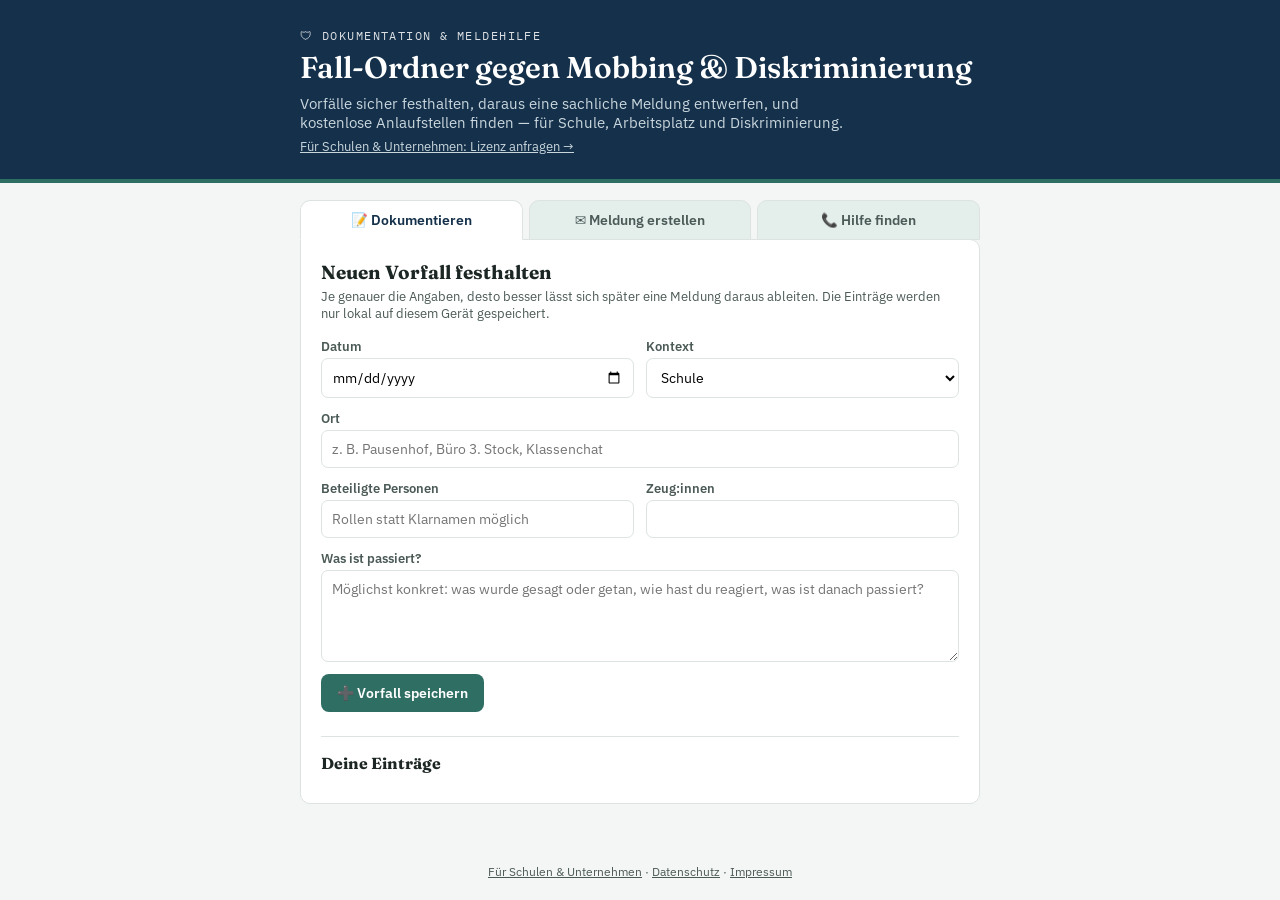
==== index.html @ 736e78ce "Erste Version hochgeladen" ====
<!DOCTYPE html>
<html lang="de">
<head>
<meta charset="UTF-8" />
<meta name="viewport" content="width=device-width, initial-scale=1.0" />
<title>Fall-Ordner gegen Mobbing & Diskriminierung</title>
<meta name="description" content="Vorfälle dokumentieren, Meldungen entwerfen, kostenlose Anlaufstellen finden." />
<link rel="manifest" href="manifest.json" />
<link rel="preconnect" href="https://fonts.googleapis.com">
<link href="https://fonts.googleapis.com/css2?family=Fraunces:opsz,wght@9..144,400;9..144,600;9..144,700&family=IBM+Plex+Sans:wght@400;500;600&family=IBM+Plex+Mono:wght@400;500&display=swap" rel="stylesheet">
<link rel="stylesheet" href="style.css" />
</head>
<body>
<header class="app-header">
  <div class="wrap">
    <div class="eyebrow">🛡 Dokumentation &amp; Meldehilfe</div>
    <h1>Fall-Ordner gegen Mobbing &amp; Diskriminierung</h1>
    <p>Vorfälle sicher festhalten, daraus eine sachliche Meldung entwerfen, und kostenlose Anlaufstellen finden — für Schule, Arbeitsplatz und Diskriminierung.</p>
    <a href="business.html" style="display:inline-block;margin-top:6px;font-size:12.5px;color:#C9D6DD;text-decoration:underline;">Für Schulen & Unternehmen: Lizenz anfragen →</a>
  </div>
</header>

<nav class="tabs wrap">
  <button class="tab active" data-tab="doc">📝 Dokumentieren</button>
  <button class="tab" data-tab="report">✉️ Meldung erstellen</button>
  <button class="tab" data-tab="help">📞 Hilfe finden</button>
</nav>

<main class="wrap">
  <div class="card">

    <!-- DOKUMENTIEREN -->
    <section id="tab-doc" class="tabpanel">
      <h2>Neuen Vorfall festhalten</h2>
      <p class="hint">Je genauer die Angaben, desto besser lässt sich später eine Meldung daraus ableiten. Die Einträge werden nur lokal auf diesem Gerät gespeichert.</p>

      <form id="entry-form">
        <div class="grid2">
          <label>Datum
            <input type="date" id="f-date" required />
          </label>
          <label>Kontext
            <select id="f-context">
              <option value="schule">Schule</option>
              <option value="arbeit">Arbeitsplatz</option>
              <option value="nachbarschaft">Nachbarschaft</option>
              <option value="diskriminierung">Diskriminierung (allgemein)</option>
            </select>
          </label>
        </div>
        <label>Ort
          <input type="text" id="f-place" placeholder="z. B. Pausenhof, Büro 3. Stock, Klassenchat" />
        </label>
        <div class="grid2">
          <label>Beteiligte Personen
            <input type="text" id="f-people" placeholder="Rollen statt Klarnamen möglich" />
          </label>
          <label>Zeug:innen
            <input type="text" id="f-witnesses" />
          </label>
        </div>
        <label>Was ist passiert?
          <textarea id="f-description" rows="4" required placeholder="Möglichst konkret: was wurde gesagt oder getan, wie hast du reagiert, was ist danach passiert?"></textarea>
        </label>
        <button type="submit" class="btn btn-primary">➕ Vorfall speichern</button>
      </form>

      <div class="divider"></div>
      <div class="list-head">
        <h3>Deine Einträge <span id="entry-count" class="mono muted"></span></h3>
      </div>
      <div id="entry-list" class="entry-list"></div>
    </section>

    <!-- MELDUNG ERSTELLEN -->
    <section id="tab-report" class="tabpanel" hidden>
      <h2>Meldung erstellen</h2>
      <p class="hint">Wähle Vorfälle aus und lass daraus einen sachlichen Entwurf formulieren. Vor dem Versenden bitte prüfen und mit echten Namen/Daten ergänzen.</p>

      <div id="report-select"></div>

      <label>Adressat der Meldung
        <select id="f-recipient">
          <option value="schule">Schulleitung</option>
          <option value="arbeit">Arbeitgeber / Personalabteilung</option>
          <option value="diskriminierung">Antidiskriminierungs-Beratungsstelle</option>
        </select>
      </label>

      <button id="btn-draft" class="btn btn-dark">✉️ Meldungstext mit KI entwerfen</button>
      <p id="draft-error" class="error" hidden></p>
      <div id="draft-output" class="draft-box" hidden>
        <div class="list-head">
          <h3>Entwurf</h3>
          <button id="btn-copy" class="btn btn-ghost small">Kopieren</button>
        </div>
        <pre id="draft-text"></pre>
      </div>

      <details class="settings">
        <summary>KI-Einstellungen (eigener API-Key)</summary>
        <p class="hint">Diese App hat keinen eigenen Server. Um die KI-Funktion zu nutzen, hinterlege deinen eigenen Anthropic-API-Key. Er wird nur lokal in deinem Browser gespeichert — <strong>niemals fest im Code hinterlegen oder öffentlich teilen</strong>, da jede Person mit Zugriff auf den Browser ihn auslesen könnte.</p>
        <label>API-Key
          <input type="password" id="api-key" placeholder="sk-ant-…" />
        </label>
        <button id="btn-save-key" class="btn btn-ghost small">Key speichern</button>
      </details>
    </section>

    <!-- HILFE FINDEN -->
    <section id="tab-help" class="tabpanel" hidden>
      <h2>Kostenlose Anlaufstellen</h2>
      <p class="hint">Diese Angebote sind unabhängig, vertraulich und kostenfrei. Bei akuter Gefahr wähle direkt den Notruf 112.</p>
      <div id="help-list"></div>
    </section>

  </div>
</main>

<footer class="wrap footer">
  <a href="business.html">Für Schulen & Unternehmen</a> · <a href="datenschutz.html">Datenschutz</a> · <a href="impressum.html">Impressum</a>
</footer>

<script src="app.js"></script>
</body>
</html>
---- style.css ----
:root{
  --navy:#14304A; --teal:#2F6E63; --teal-light:#E4EFEC; --sand:#F4F6F5;
  --ink:#1C2624; --ink-soft:#4B5A57; --line:#DCE3E0; --gold:#B98A2E; --red:#B5453A;
}
*{box-sizing:border-box;}
body{margin:0;background:var(--sand);color:var(--ink);font-family:'IBM Plex Sans',system-ui,sans-serif;}
.wrap{max-width:720px;margin:0 auto;padding:0 20px;}
.mono{font-family:'IBM Plex Mono',monospace;}
.muted{color:var(--ink-soft);}

.app-header{background:var(--navy);color:#fff;padding:28px 0 24px;border-bottom:4px solid var(--teal);}
.app-header .wrap{padding:0 20px;}
.eyebrow{display:flex;align-items:center;gap:8px;opacity:.85;font-size:12px;letter-spacing:.12em;text-transform:uppercase;margin-bottom:8px;font-family:'IBM Plex Mono',monospace;}
.app-header h1{font-family:'Fraunces',serif;font-weight:600;font-size:30px;line-height:1.15;margin:0;}
.app-header p{margin:8px 0 0;color:#C9D6DD;font-size:14.5px;max-width:560px;}

.tabs{display:flex;gap:6px;padding:16px 20px 0;}
.tab{flex:1;padding:10px 8px;border-radius:10px 10px 0 0;border:1px solid var(--line);background:var(--teal-light);color:var(--ink-soft);font-weight:600;font-size:13.5px;position:relative;top:1px;cursor:pointer;font-family:inherit;}
.tab.active{background:#fff;color:var(--navy);border-bottom-color:#fff;}

.card{background:#fff;border:1px solid var(--line);border-radius:0 10px 10px 10px;padding:20px;margin-bottom:40px;}
h2{font-family:'Fraunces',serif;font-size:19px;margin:0 0 4px;}
h3{font-family:'Fraunces',serif;font-size:16px;margin:0;}
.hint{font-size:13px;color:var(--ink-soft);margin:0 0 16px;}

label{display:block;font-size:12.5px;font-weight:600;color:var(--ink-soft);margin-bottom:12px;}
input,select,textarea{display:block;width:100%;margin-top:4px;padding:9px 10px;border:1px solid var(--line);border-radius:7px;font-family:inherit;font-size:14px;background:#fff;}
textarea{resize:vertical;}
.grid2{display:grid;grid-template-columns:1fr 1fr;gap:12px;}

.btn{display:inline-flex;align-items:center;gap:8px;padding:10px 16px;border:none;border-radius:8px;font-weight:600;font-size:14px;cursor:pointer;font-family:inherit;}
.btn-primary{background:var(--teal);color:#fff;}
.btn-dark{background:var(--navy);color:#fff;}
.btn-ghost{background:none;border:1px solid var(--line);color:var(--ink-soft);}
.btn.small{padding:5px 10px;font-size:12.5px;}
.btn:disabled{background:#B9C4C1 !important;cursor:not-allowed;}

.divider{border-top:1px solid var(--line);margin-top:24px;padding-top:16px;}
.list-head{display:flex;justify-content:space-between;align-items:center;margin-bottom:10px;}
.entry-list{display:flex;flex-direction:column;gap:8px;}
.entry{border:1px solid var(--line);border-radius:8px;padding:10px 12px;}
.entry-top{display:flex;justify-content:space-between;align-items:center;cursor:pointer;}
.entry-left{display:flex;align-items:center;gap:10px;}
.entry-id{font-size:11px;color:var(--gold);font-weight:600;}
.entry-date{font-weight:600;font-size:13.5px;}
.badge{font-size:11.5px;background:var(--teal-light);color:var(--teal);padding:2px 8px;border-radius:999px;font-weight:600;}
.entry-detail{margin-top:10px;font-size:13px;color:var(--ink-soft);line-height:1.5;}
.entry-detail p{margin:0 0 4px;}
.del-btn{background:none;border:none;color:var(--red);cursor:pointer;padding:4px;}

.report-item{display:flex;align-items:flex-start;gap:10px;padding:8px 10px;border:1px solid var(--line);border-radius:8px;font-size:13px;margin-bottom:6px;cursor:pointer;}
.draft-box{margin-top:18px;}
.draft-box pre{white-space:pre-wrap;font-family:inherit;background:var(--teal-light);border:1px solid var(--line);border-radius:8px;padding:14px;font-size:13.5px;line-height:1.6;margin:0;}
.error{color:var(--red);font-size:13px;}

.settings{margin-top:20px;font-size:13px;}
.settings summary{cursor:pointer;font-weight:600;color:var(--ink-soft);}

.help-group{border:1px solid var(--line);border-radius:8px;overflow:hidden;margin-bottom:8px;}
.help-summary{width:100%;display:flex;justify-content:space-between;align-items:center;padding:12px 14px;background:#fff;border:none;text-align:left;cursor:pointer;font-family:inherit;}
.help-summary.open{background:var(--teal-light);}
.help-title{font-family:'Fraunces',serif;font-weight:600;font-size:14.5px;display:block;}
.help-intro{font-size:12px;color:var(--ink-soft);}
.help-items{padding:4px 14px 12px;display:none;flex-direction:column;gap:10px;}
.help-items.open{display:flex;}
.help-item-name{font-weight:600;font-size:13px;}
.help-item-detail{color:var(--ink-soft);font-size:12.5px;}
.help-item-link{color:var(--teal);font-size:12.5px;}

.footer{padding:20px;text-align:center;font-size:12px;color:var(--ink-soft);}
.footer a{color:var(--ink-soft);}

@media(max-width:480px){.grid2{grid-template-columns:1fr;}}
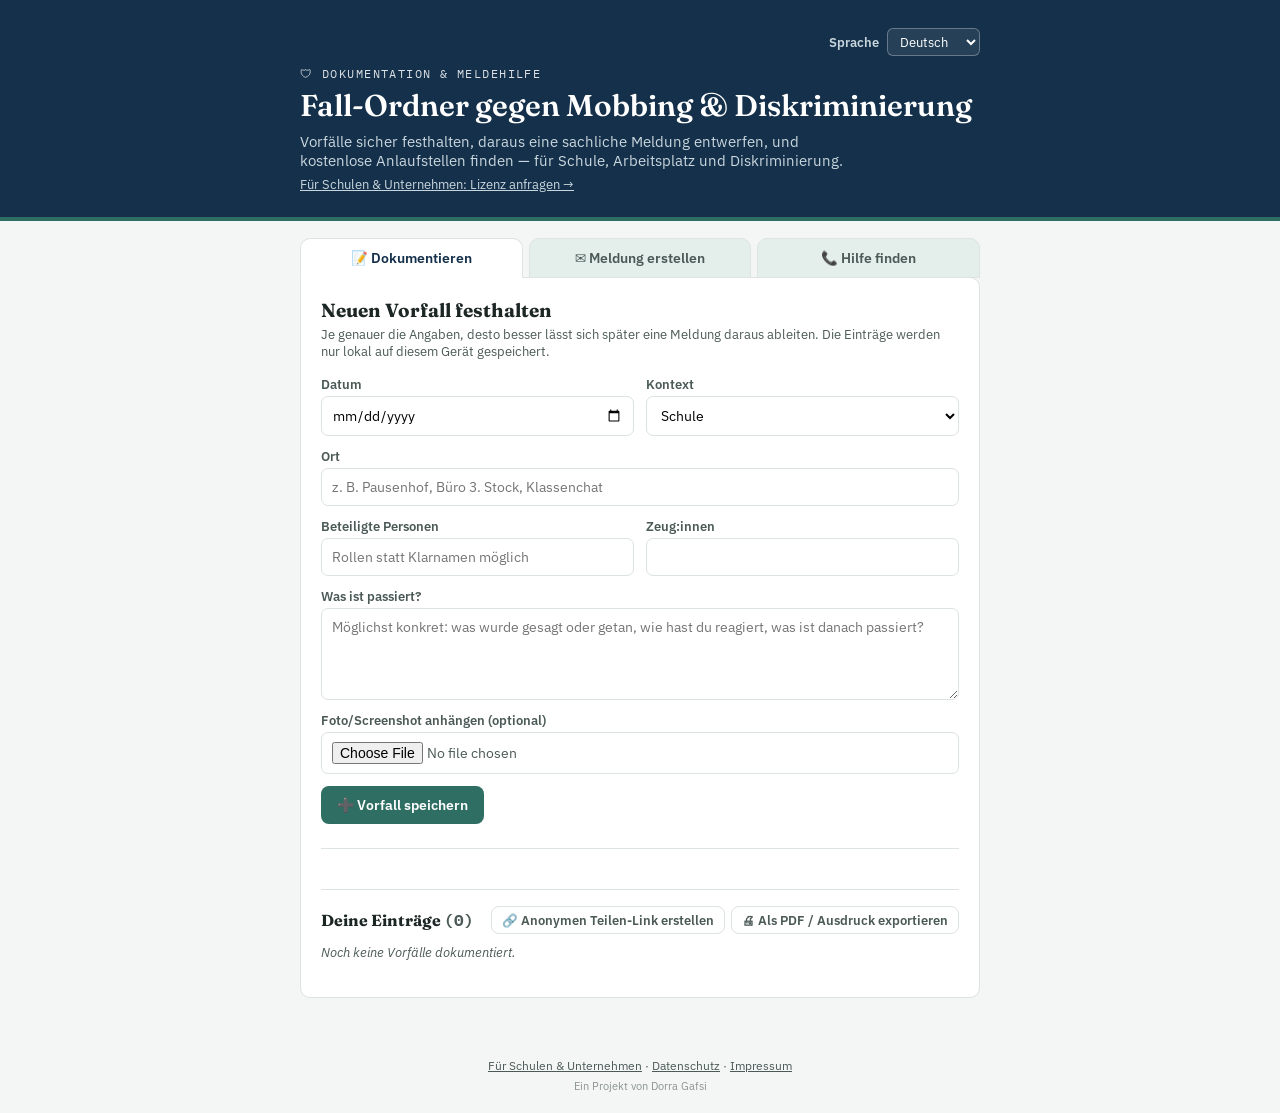
==== commit 027c2645: "mehr" ====
--- a/index.html
+++ b/index.html
@@ -3,27 +3,69 @@
 <head>
 <meta charset="UTF-8" />
 <meta name="viewport" content="width=device-width, initial-scale=1.0" />
-<title>Fall-Ordner gegen Mobbing & Diskriminierung</title>
-<meta name="description" content="Vorfälle dokumentieren, Meldungen entwerfen, kostenlose Anlaufstellen finden." />
+<title>Fall-Ordner gegen Mobbing & Diskriminierung – Vorfälle dokumentieren & Hilfe finden</title>
+<meta name="description" content="Kostenlos Mobbing- und Diskriminierungsvorfälle dokumentieren, sachliche Meldungen entwerfen und kostenlose Anlaufstellen für Schule, Arbeitsplatz und Eltern finden." />
+<meta name="keywords" content="Mobbing dokumentieren, Mobbing Schule, Mobbing Arbeitsplatz, Diskriminierung melden, Mobbing Hilfe, Anlaufstellen Mobbing, Cybermobbing, Mobbing Beratung" />
+<link rel="canonical" href="https://germangirlsthing.github.io/fall-ordner/" />
+<meta name="robots" content="index, follow" />
+
+<!-- Open Graph / Social-Media-Vorschau -->
+<meta property="og:type" content="website" />
+<meta property="og:title" content="Fall-Ordner gegen Mobbing & Diskriminierung" />
+<meta property="og:description" content="Vorfälle dokumentieren, Meldungen entwerfen, kostenlose Anlaufstellen finden — für Schule, Arbeitsplatz und Diskriminierung." />
+<meta property="og:url" content="https://germangirlsthing.github.io/fall-ordner/" />
+<meta property="og:locale" content="de_DE" />
+<meta name="twitter:card" content="summary" />
+<meta name="twitter:title" content="Fall-Ordner gegen Mobbing & Diskriminierung" />
+<meta name="twitter:description" content="Vorfälle dokumentieren, Meldungen entwerfen, kostenlose Anlaufstellen finden." />
+
+<script type="application/ld+json">
+{
+  "@context": "https://schema.org",
+  "@type": "WebApplication",
+  "name": "Fall-Ordner gegen Mobbing & Diskriminierung",
+  "applicationCategory": "LifestyleApplication",
+  "operatingSystem": "Any (Web)",
+  "url": "https://germangirlsthing.github.io/fall-ordner/",
+  "description": "Vorfälle dokumentieren, Meldungen entwerfen und kostenlose Anlaufstellen gegen Mobbing und Diskriminierung finden.",
+  "offers": {
+    "@type": "Offer",
+    "price": "0",
+    "priceCurrency": "EUR"
+  },
+  "inLanguage": "de"
+}
+</script>
+
 <link rel="manifest" href="manifest.json" />
 <link rel="preconnect" href="https://fonts.googleapis.com">
-<link href="https://fonts.googleapis.com/css2?family=Fraunces:opsz,wght@9..144,400;9..144,600;9..144,700&family=IBM+Plex+Sans:wght@400;500;600&family=IBM+Plex+Mono:wght@400;500&display=swap" rel="stylesheet">
+<link href="https://fonts.googleapis.com/css2?family=Fraunces:opsz,wght@9..144,400;9..144,600;9..144,700&family=IBM+Plex+Sans:wght@400;500;600&family=IBM+Plex+Mono:wght@400;500&family=Noto+Sans+Arabic:wght@400;600&display=swap" rel="stylesheet">
 <link rel="stylesheet" href="style.css" />
 </head>
 <body>
 <header class="app-header">
   <div class="wrap">
-    <div class="eyebrow">🛡 Dokumentation &amp; Meldehilfe</div>
-    <h1>Fall-Ordner gegen Mobbing &amp; Diskriminierung</h1>
-    <p>Vorfälle sicher festhalten, daraus eine sachliche Meldung entwerfen, und kostenlose Anlaufstellen finden — für Schule, Arbeitsplatz und Diskriminierung.</p>
-    <a href="business.html" style="display:inline-block;margin-top:6px;font-size:12.5px;color:#C9D6DD;text-decoration:underline;">Für Schulen & Unternehmen: Lizenz anfragen →</a>
+    <div class="lang-switch">
+      <label for="lang-select" data-i18n="langLabel">Sprache</label>
+      <select id="lang-select">
+        <option value="de">Deutsch</option>
+        <option value="en">English</option>
+        <option value="ar">العربية</option>
+        <option value="tr">Türkçe</option>
+        <option value="ku">Kurmancî</option>
+      </select>
+    </div>
+    <div class="eyebrow" data-i18n="eyebrow">🛡 Dokumentation &amp; Meldehilfe</div>
+    <h1 data-i18n="title">Fall-Ordner gegen Mobbing &amp; Diskriminierung</h1>
+    <p data-i18n="subtitle">Vorfälle sicher festhalten, daraus eine sachliche Meldung entwerfen, und kostenlose Anlaufstellen finden — für Schule, Arbeitsplatz und Diskriminierung.</p>
+    <a href="business.html" data-i18n="businessLink" style="display:inline-block;margin-top:6px;font-size:12.5px;color:#C9D6DD;text-decoration:underline;">Für Schulen & Unternehmen: Lizenz anfragen →</a>
   </div>
 </header>
 
 <nav class="tabs wrap">
-  <button class="tab active" data-tab="doc">📝 Dokumentieren</button>
-  <button class="tab" data-tab="report">✉️ Meldung erstellen</button>
-  <button class="tab" data-tab="help">📞 Hilfe finden</button>
+  <button class="tab active" data-tab="doc" data-i18n="tabDoc">📝 Dokumentieren</button>
+  <button class="tab" data-tab="report" data-i18n="tabReport">✉️ Meldung erstellen</button>
+  <button class="tab" data-tab="help" data-i18n="tabHelp">📞 Hilfe finden</button>
 </nav>
 
 <main class="wrap">
@@ -31,86 +73,118 @@
 
     <!-- DOKUMENTIEREN -->
     <section id="tab-doc" class="tabpanel">
-      <h2>Neuen Vorfall festhalten</h2>
-      <p class="hint">Je genauer die Angaben, desto besser lässt sich später eine Meldung daraus ableiten. Die Einträge werden nur lokal auf diesem Gerät gespeichert.</p>
+      <h2 data-i18n="docHeading">Neuen Vorfall festhalten</h2>
+      <p class="hint" data-i18n="docHint">Je genauer die Angaben, desto besser lässt sich später eine Meldung daraus ableiten. Die Einträge werden nur lokal auf diesem Gerät gespeichert.</p>
 
       <form id="entry-form">
         <div class="grid2">
-          <label>Datum
+          <label data-i18n="labelDate">Datum
             <input type="date" id="f-date" required />
           </label>
-          <label>Kontext
+          <label data-i18n="labelContext">Kontext
             <select id="f-context">
-              <option value="schule">Schule</option>
-              <option value="arbeit">Arbeitsplatz</option>
-              <option value="nachbarschaft">Nachbarschaft</option>
-              <option value="diskriminierung">Diskriminierung (allgemein)</option>
+              <option value="schule" data-i18n="ctxSchule">Schule</option>
+              <option value="arbeit" data-i18n="ctxArbeit">Arbeitsplatz</option>
+              <option value="nachbarschaft" data-i18n="ctxNachbarschaft">Nachbarschaft</option>
+              <option value="diskriminierung" data-i18n="ctxDiskriminierung">Diskriminierung (allgemein)</option>
             </select>
           </label>
         </div>
-        <label>Ort
-          <input type="text" id="f-place" placeholder="z. B. Pausenhof, Büro 3. Stock, Klassenchat" />
+        <label data-i18n="labelPlace">Ort
+          <input type="text" id="f-place" data-i18n-placeholder="placeholderPlace" placeholder="z. B. Pausenhof, Büro 3. Stock, Klassenchat" />
         </label>
         <div class="grid2">
-          <label>Beteiligte Personen
-            <input type="text" id="f-people" placeholder="Rollen statt Klarnamen möglich" />
-          </label>
-          <label>Zeug:innen
+          <label data-i18n="labelPeople">Beteiligte Personen
+            <input type="text" id="f-people" data-i18n-placeholder="placeholderPeople" placeholder="Rollen statt Klarnamen möglich" />
+          </label>
+          <label data-i18n="labelWitnesses">Zeug:innen
             <input type="text" id="f-witnesses" />
           </label>
         </div>
-        <label>Was ist passiert?
-          <textarea id="f-description" rows="4" required placeholder="Möglichst konkret: was wurde gesagt oder getan, wie hast du reagiert, was ist danach passiert?"></textarea>
-        </label>
-        <button type="submit" class="btn btn-primary">➕ Vorfall speichern</button>
+        <label data-i18n="labelDescription">Was ist passiert?
+          <textarea id="f-description" rows="4" required data-i18n-placeholder="placeholderDescription" placeholder="Möglichst konkret: was wurde gesagt oder getan, wie hast du reagiert, was ist danach passiert?"></textarea>
+        </label>
+        <label data-i18n="labelPhoto">Foto/Screenshot anhängen (optional)
+          <input type="file" id="f-photo" accept="image/*" />
+        </label>
+        <div id="photo-preview" hidden></div>
+        <button type="submit" class="btn btn-primary" data-i18n="btnSaveEntry">➕ Vorfall speichern</button>
       </form>
+
+      <div class="divider"></div>
+      <div id="pattern-section" hidden>
+        <div class="list-head">
+          <h3 data-i18n="patternHeading">📊 Muster & Verlauf</h3>
+        </div>
+        <div id="pattern-stats" class="pattern-grid"></div>
+        <div id="escalation-badge" class="escalation-badge"></div>
+        <div id="pattern-chart" class="pattern-chart"></div>
+        <div id="next-steps" class="next-steps-box"></div>
+      </div>
 
       <div class="divider"></div>
       <div class="list-head">
-        <h3>Deine Einträge <span id="entry-count" class="mono muted"></span></h3>
-      </div>
+        <h3><span data-i18n="entriesHeading">Deine Einträge</span> <span id="entry-count" class="mono muted"></span></h3>
+        <div class="head-actions">
+          <button id="btn-share" class="btn btn-ghost small" data-i18n="btnShare" hidden>🔗 Anonymen Teilen-Link erstellen</button>
+          <button id="btn-export-pdf" class="btn btn-ghost small" data-i18n="btnExportPdf" hidden>🖨 Als PDF / Ausdruck exportieren</button>
+        </div>
+      </div>
+      <div id="share-box" class="share-box" hidden></div>
       <div id="entry-list" class="entry-list"></div>
     </section>
 
     <!-- MELDUNG ERSTELLEN -->
     <section id="tab-report" class="tabpanel" hidden>
-      <h2>Meldung erstellen</h2>
-      <p class="hint">Wähle Vorfälle aus und lass daraus einen sachlichen Entwurf formulieren. Vor dem Versenden bitte prüfen und mit echten Namen/Daten ergänzen.</p>
+      <h2 data-i18n="reportHeading">Meldung erstellen</h2>
+      <p class="hint" data-i18n="reportHint">Wähle Vorfälle aus und lass daraus einen sachlichen Entwurf formulieren. Vor dem Versenden bitte prüfen und mit echten Namen/Daten ergänzen.</p>
 
       <div id="report-select"></div>
 
-      <label>Adressat der Meldung
-        <select id="f-recipient">
-          <option value="schule">Schulleitung</option>
-          <option value="arbeit">Arbeitgeber / Personalabteilung</option>
-          <option value="diskriminierung">Antidiskriminierungs-Beratungsstelle</option>
-        </select>
-      </label>
-
-      <button id="btn-draft" class="btn btn-dark">✉️ Meldungstext mit KI entwerfen</button>
-      <p id="draft-error" class="error" hidden></p>
-      <div id="draft-output" class="draft-box" hidden>
-        <div class="list-head">
-          <h3>Entwurf</h3>
-          <button id="btn-copy" class="btn btn-ghost small">Kopieren</button>
-        </div>
-        <pre id="draft-text"></pre>
-      </div>
-
-      <details class="settings">
-        <summary>KI-Einstellungen (eigener API-Key)</summary>
-        <p class="hint">Diese App hat keinen eigenen Server. Um die KI-Funktion zu nutzen, hinterlege deinen eigenen Anthropic-API-Key. Er wird nur lokal in deinem Browser gespeichert — <strong>niemals fest im Code hinterlegen oder öffentlich teilen</strong>, da jede Person mit Zugriff auf den Browser ihn auslesen könnte.</p>
-        <label>API-Key
-          <input type="password" id="api-key" placeholder="sk-ant-…" />
-        </label>
-        <button id="btn-save-key" class="btn btn-ghost small">Key speichern</button>
-      </details>
+      <div id="pro-lock" class="upgrade-box" hidden>
+        <p><strong data-i18n="proLockTitle">🔒 Pro-Funktion</strong><br/><span data-i18n="proLockText">Die KI-gestützte Meldungserstellung ist Teil von Fall-Ordner Pro (4,99 €/Monat). Dokumentation & Anlaufstellen bleiben immer kostenlos.</span></p>
+        <a id="upgrade-link" href="#" target="_blank" class="btn btn-primary" data-i18n="btnUpgrade">Jetzt freischalten – 4,99 €/Monat</a>
+        <div class="license-row">
+          <input type="text" id="license-code" data-i18n-placeholder="licenseCodePlaceholder" placeholder="oder: Institutions-Lizenzcode" />
+          <button id="btn-activate-code" class="btn btn-ghost small" data-i18n="btnActivateCode">Aktivieren</button>
+        </div>
+        <p id="license-error" class="error" hidden></p>
+      </div>
+
+      <div id="pro-content">
+        <label data-i18n="labelRecipient">Adressat der Meldung
+          <select id="f-recipient">
+            <option value="schule" data-i18n="recipientSchule">Schulleitung</option>
+            <option value="arbeit" data-i18n="recipientArbeit">Arbeitgeber / Personalabteilung</option>
+            <option value="diskriminierung" data-i18n="recipientDiskriminierung">Antidiskriminierungs-Beratungsstelle</option>
+          </select>
+        </label>
+
+        <button id="btn-draft" class="btn btn-dark" data-i18n="btnDraft">✉️ Meldungstext mit KI entwerfen</button>
+        <p id="draft-error" class="error" hidden></p>
+        <div id="draft-output" class="draft-box" hidden>
+          <div class="list-head">
+            <h3 data-i18n="draftHeading">Entwurf</h3>
+            <button id="btn-copy" class="btn btn-ghost small" data-i18n="btnCopy">Kopieren</button>
+          </div>
+          <pre id="draft-text"></pre>
+        </div>
+
+        <details class="settings">
+          <summary data-i18n="settingsSummary">KI-Einstellungen (eigener API-Key)</summary>
+          <p class="hint" data-i18n="settingsHint">Diese App hat keinen eigenen Server. Um die KI-Funktion zu nutzen, hinterlege deinen eigenen Anthropic-API-Key. Er wird nur lokal in deinem Browser gespeichert — niemals fest im Code hinterlegen oder öffentlich teilen.</p>
+          <label data-i18n="labelApiKey">API-Key
+            <input type="password" id="api-key" placeholder="sk-ant-…" />
+          </label>
+          <button id="btn-save-key" class="btn btn-ghost small" data-i18n="btnSaveKey">Key speichern</button>
+        </details>
+      </div>
     </section>
 
     <!-- HILFE FINDEN -->
     <section id="tab-help" class="tabpanel" hidden>
-      <h2>Kostenlose Anlaufstellen</h2>
-      <p class="hint">Diese Angebote sind unabhängig, vertraulich und kostenfrei. Bei akuter Gefahr wähle direkt den Notruf 112.</p>
+      <h2 data-i18n="helpHeading">Kostenlose Anlaufstellen</h2>
+      <p class="hint" data-i18n="helpHint">Diese Angebote sind unabhängig, vertraulich und kostenfrei. Bei akuter Gefahr wähle direkt den Notruf 112.</p>
       <div id="help-list"></div>
     </section>
 
@@ -118,9 +192,11 @@
 </main>
 
 <footer class="wrap footer">
-  <a href="business.html">Für Schulen & Unternehmen</a> · <a href="datenschutz.html">Datenschutz</a> · <a href="impressum.html">Impressum</a>
+  <a href="business.html" data-i18n="footerBusiness">Für Schulen & Unternehmen</a> · <a href="datenschutz.html" data-i18n="footerPrivacy">Datenschutz</a> · <a href="impressum.html" data-i18n="footerImpressum">Impressum</a>
+  <div class="credit">Ein Projekt von Dorra Gafsi</div>
 </footer>
 
+<script src="i18n.js"></script>
 <script src="app.js"></script>
 </body>
 </html>
--- a/style.css
+++ b/style.css
@@ -4,9 +4,17 @@
 }
 *{box-sizing:border-box;}
 body{margin:0;background:var(--sand);color:var(--ink);font-family:'IBM Plex Sans',system-ui,sans-serif;}
+body.rtl{font-family:'Noto Sans Arabic','IBM Plex Sans',system-ui,sans-serif;}
+body.rtl .mono{direction:ltr;display:inline-block;}
 .wrap{max-width:720px;margin:0 auto;padding:0 20px;}
 .mono{font-family:'IBM Plex Mono',monospace;}
 .muted{color:var(--ink-soft);}
+
+.lang-switch{display:flex;justify-content:flex-end;align-items:center;gap:8px;margin-bottom:10px;font-size:12px;}
+.lang-switch label{color:#C9D6DD;margin:0;}
+.lang-switch select{width:auto;margin:0;padding:4px 8px;font-size:12.5px;border-radius:6px;border:1px solid rgba(255,255,255,.3);background:rgba(255,255,255,.08);color:#fff;}
+.lang-switch select option{color:#1C2624;}
+body.rtl .lang-switch{justify-content:flex-start;}
 
 .app-header{background:var(--navy);color:#fff;padding:28px 0 24px;border-bottom:4px solid var(--teal);}
 .app-header .wrap{padding:0 20px;}
@@ -69,5 +77,45 @@
 
 .footer{padding:20px;text-align:center;font-size:12px;color:var(--ink-soft);}
 .footer a{color:var(--ink-soft);}
+.footer .credit{margin-top:6px;font-size:11px;color:#8A9490;}
 
-@media(max-width:480px){.grid2{grid-template-columns:1fr;}}
+.upgrade-box{background:var(--teal-light);border:1px solid var(--teal);border-radius:10px;padding:16px;margin-bottom:16px;font-size:13.5px;}
+.upgrade-box p{margin:0 0 12px;}
+.license-row{display:flex;gap:8px;margin-top:10px;}
+.license-row input{margin:0;flex:1;}
+.license-row button{white-space:nowrap;}
+.pro-badge{display:inline-block;background:var(--gold);color:#fff;font-size:10.5px;font-weight:700;padding:2px 7px;border-radius:999px;margin-left:6px;vertical-align:middle;}
+
+.pattern-grid{display:grid;grid-template-columns:repeat(3,1fr);gap:10px;margin-bottom:16px;}
+.stat-box{background:var(--teal-light);border-radius:8px;padding:12px;text-align:center;}
+.stat-num{font-family:'Fraunces',serif;font-weight:600;font-size:15px;color:var(--navy);word-break:break-word;}
+.stat-label{font-size:11px;color:var(--ink-soft);margin-top:2px;}
+.pattern-chart{border:1px solid var(--line);border-radius:8px;padding:14px;display:flex;align-items:flex-end;gap:8px;overflow-x:auto;min-height:110px;position:relative;margin-bottom:14px;}
+.chart-label{position:absolute;top:8px;left:14px;font-size:10.5px;color:var(--ink-soft);text-transform:uppercase;letter-spacing:.06em;}
+.bar-col{display:flex;flex-direction:column;align-items:center;gap:4px;min-width:38px;margin-top:24px;}
+.bar{width:20px;background:var(--teal);border-radius:4px 4px 0 0;}
+.bar-label{font-size:9.5px;color:var(--ink-soft);white-space:nowrap;}
+.escalation-note{width:100%;margin:10px 0 0;font-size:12px;color:var(--gold);font-weight:600;}
+
+.escalation-badge{display:flex;align-items:center;gap:12px;border:1px solid var(--line);border-radius:8px;padding:12px 14px;margin-bottom:14px;font-size:13px;}
+.esc-dot{width:16px;height:16px;border-radius:50%;flex-shrink:0;}
+.esc-low{background:#4CAF6D;}
+.esc-medium{background:var(--gold);}
+.esc-high{background:var(--red);}
+.esc-desc{color:var(--ink-soft);font-size:12px;margin-top:2px;}
+
+.next-steps-box{background:var(--teal-light);border-radius:8px;padding:14px 16px;}
+.next-steps-box h4{margin:0 0 8px;font-size:13.5px;font-family:'Fraunces',serif;}
+.next-steps-box ul{margin:0;padding-left:18px;font-size:13px;line-height:1.7;color:var(--ink-soft);}
+
+.head-actions{display:flex;gap:6px;flex-wrap:wrap;}
+.share-box{background:#fff;border:1px solid var(--line);border-radius:8px;padding:14px;margin-bottom:14px;}
+.share-warning{color:var(--gold);font-size:12.5px;font-weight:600;margin:6px 0;}
+.share-link-row{display:flex;gap:8px;margin-top:8px;}
+.share-link-row input{margin:0;flex:1;font-size:11.5px;}
+.share-link-row button{white-space:nowrap;}
+
+.entry-photo{max-width:100%;border-radius:6px;margin-top:8px;border:1px solid var(--line);display:block;}
+.photo-meta{font-size:11px;color:var(--ink-soft);margin-top:4px;}
+
+@media(max-width:480px){.grid2{grid-template-columns:1fr;} .pattern-grid{grid-template-columns:1fr;}}
